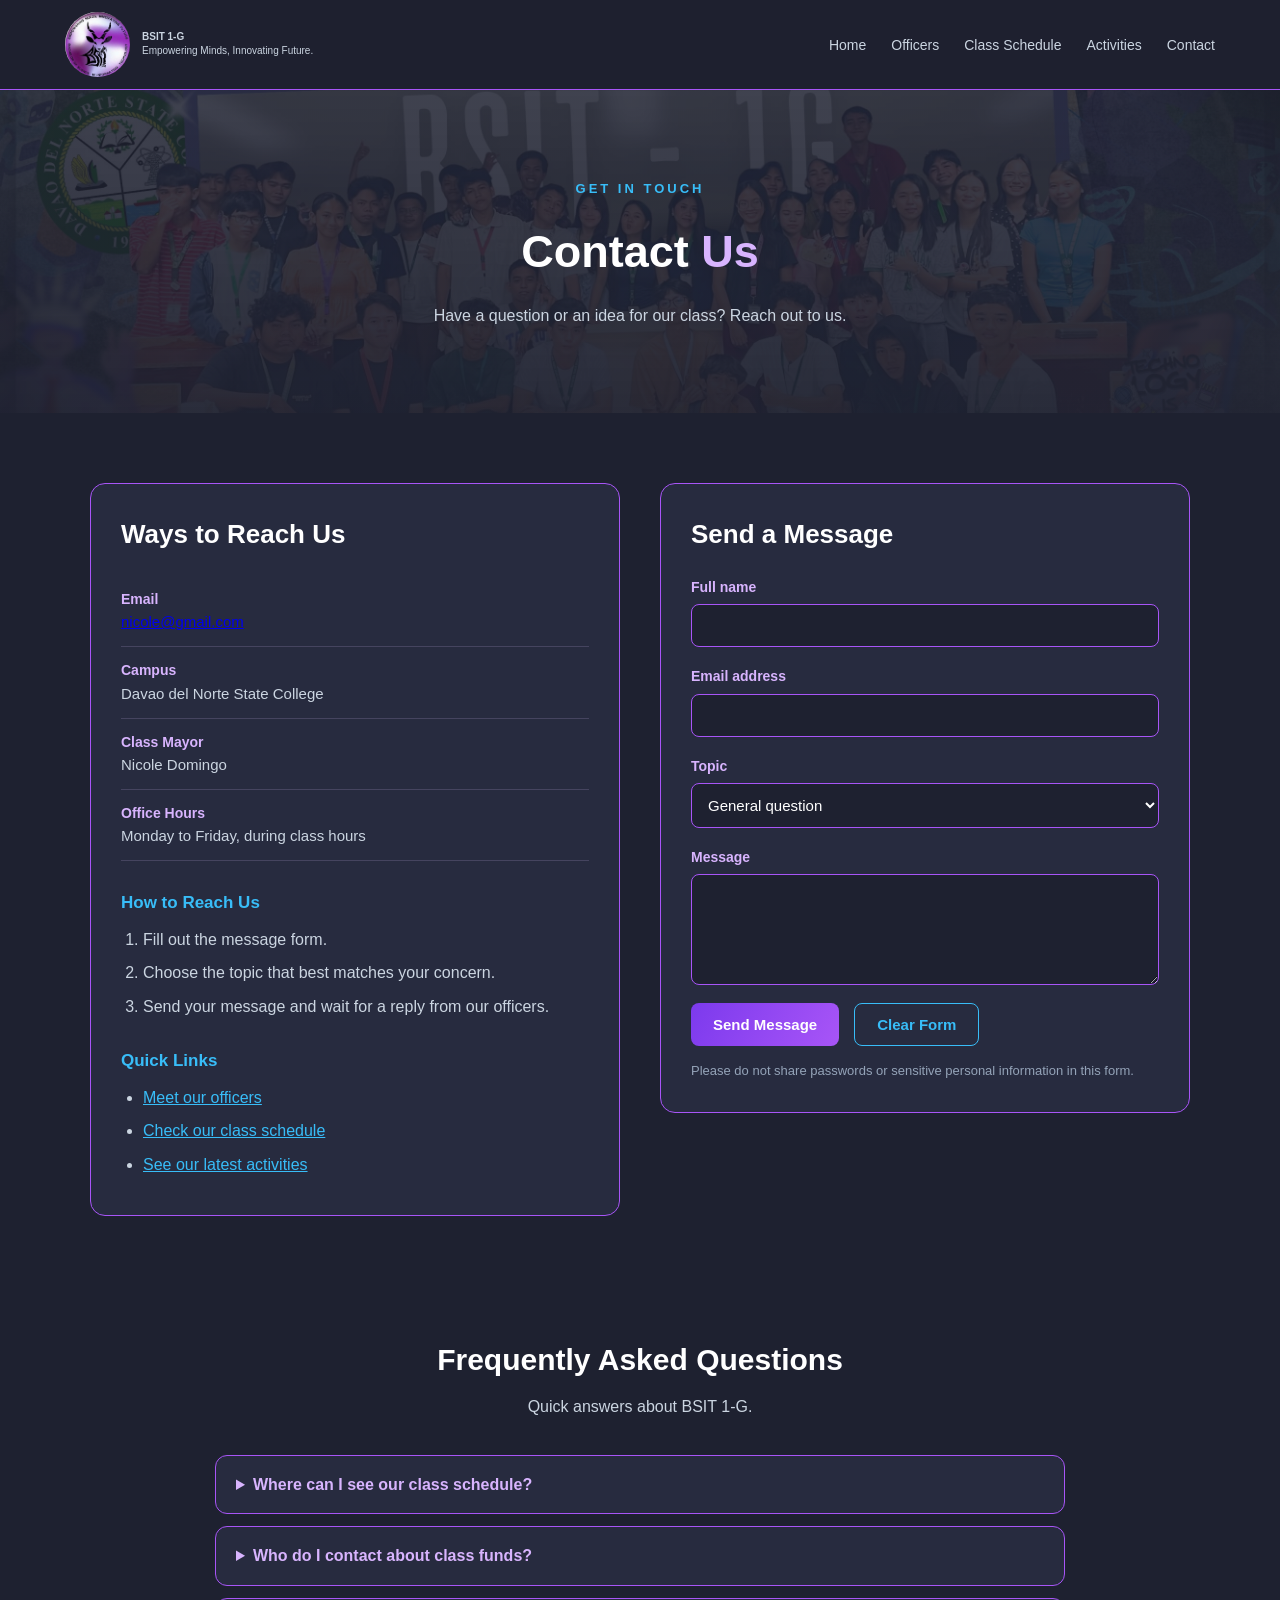
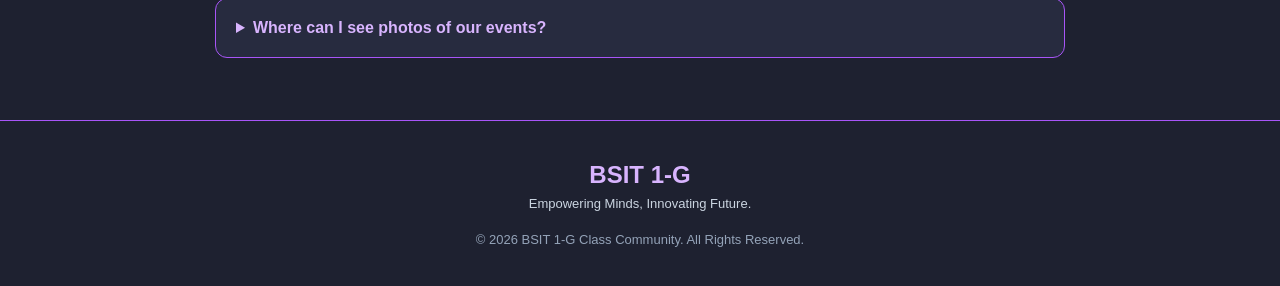
==== contact.html @ d1805a44 "working" ====
<!DOCTYPE html>
<html lang="en">
<head>
    <meta charset="UTF-8">
    <meta name="viewport" content="width=device-width, initial-scale=1.0">
    <meta name="description" content="Contact the BSIT 1-G class community: ways to reach us, a message form, and frequently asked questions.">
    <title>BSIT 1-G | Contact</title>
    <link rel="stylesheet" href="css/style.css">
</head>
<body>

<a href="#main-content" class="skip-link">Skip to main content</a>

<header>
    <nav class="navbar" aria-label="Main navigation">
        <a href="index.html" class="logo">
            <img src="image/logo.jpg" alt="BSIT 1-G logo" width="65" height="65">
            <div>
                <p class="logo-title">BSIT 1-G</p>
                <p class="logo-tagline">Empowering Minds, Innovating Future.</p>
            </div>
        </a>

        <ul class="nav-links">
            <li><a href="index.html">Home</a></li>
            <li><a href="officers.html">Officers</a></li>
            <li><a href="schedule.html">Class Schedule</a></li>
            <li><a href="activities.html">Activities</a></li>
            <li><a href="contact.html">Contact</a></li>
        </ul>
    </nav>
</header>

<main id="main-content">

    <section class="page-hero">
        <span class="small-heading">GET IN TOUCH</span>
        <h1>Contact <span>Us</span></h1>
        <p>Have a question or an idea for our class? Reach out to us.</p>
    </section>

    <section class="contact-section">
        <div class="contact-grid">

            <!-- LEFT: INFO LISTS -->
            <div class="contact-info">
                <h2>Ways to Reach Us</h2>

                <ul class="contact-list">
                    <li>
                        <strong>Email</strong>
                        <span><a href="mailto:vidasjaniel@gmail.com">nicole@gmail.com</a></span>
                    </li>
                    <li>
                        <strong>Campus</strong>
                        <span>Davao del Norte State College</span>
                    </li>
                    <li>
                        <strong>Class Mayor</strong>
                        <span>Nicole Domingo</span>
                    </li>
                    <li>
                        <strong>Office Hours</strong>
                        <span>Monday to Friday, during class hours</span>
                    </li>
                </ul>

                <h3>How to Reach Us</h3>

                <ol class="steps-list">
                    <li>Fill out the message form.</li>
                    <li>Choose the topic that best matches your concern.</li>
                    <li>Send your message and wait for a reply from our officers.</li>
                </ol>

                <h3>Quick Links</h3>

                <ul class="link-list">
                    <li><a href="officers.html">Meet our officers</a></li>
                    <li><a href="schedule.html">Check our class schedule</a></li>
                    <li><a href="activities.html">See our latest activities</a></li>
                </ul>
            </div>

            <!-- RIGHT: FORM -->
            <div class="contact-form-box">
                <h2>Send a Message</h2>

                <form id="contact-form">
                    <div class="form-group">
                        <label for="name">Full name</label>
                        <input type="text" id="name" name="name" autocomplete="name" required>
                    </div>

                    <div class="form-group">
                        <label for="email">Email address</label>
                        <input type="email" id="email" name="email" autocomplete="email" required>
                    </div>

                    <div class="form-group">
                        <label for="topic">Topic</label>
                        <select id="topic" name="topic">
                            <option value="general">General question</option>
                            <option value="schedule">Class schedule</option>
                            <option value="activities">Activities and events</option>
                            <option value="feedback">Feedback</option>
                        </select>
                    </div>

                    <div class="form-group">
                        <label for="message">Message</label>
                        <textarea id="message" name="message" rows="5" required></textarea>
                    </div>

                    <div class="form-buttons">
                        <button type="submit" class="btn-primary btn-button">Send Message</button>
                        <button type="reset" class="btn-secondary btn-button">Clear Form</button>
                    </div>
                </form>

                <p class="privacy-note">
                    Please do not share passwords or sensitive personal information in this form.
                </p>
            </div>
        </div>
    </section>

    <!-- FAQ -->
    <section class="faq-section">
        <h2>Frequently Asked Questions</h2>
        <p class="section-description">Quick answers about BSIT 1-G.</p>

        <div class="faq-list">
            <details>
                <summary>Where can I see our class schedule?</summary>
                <p>Visit the <a href="schedule.html">Class Schedule</a> page for our subjects, times, and rooms.</p>
            </details>

            <details>
                <summary>Who do I contact about class funds?</summary>
                <p>Our Treasurer manages class funds. You can find the name on the <a href="officers.html">Officers</a> page.</p>
            </details>

            <details>
                <summary>Where can I see photos of our events?</summary>
                <p>Our <a href="activities.html">Activities</a> page shows our memorable moments.</p>
            </details>
        </div>
    </section>

</main>

<footer>
    <p class="footer-title">BSIT 1-G</p>
    <p>Empowering Minds, Innovating Future.</p>
    <p class="copyright">© 2026 BSIT 1-G Class Community. All Rights Reserved.</p>
</footer>

</body>
</html>
---- css/style.css ----
/* GENERAL SETTINGS */
            * {
                margin: 0;
                padding: 0;
                box-sizing: border-box;
                scroll-behavior: smooth;
            }

            body {
                font-family: Arial, sans-serif;
                background: #1E2130;
                color: #FFFFFF;
                line-height: 1.6;
            }

            /* NAVIGATION */
            header {
                background: rgba(30, 33, 48, 0.97);
                border-bottom: 1px solid #A855F7;
                position: sticky;
                top: 0;
                z-index: 1000;
            }

            .navbar {
                max-width: 1200px;
                margin: auto;
                padding: 12px 25px;
                display: flex;
                align-items: center;
                justify-content: space-between;
                gap: 20px;
            }

            .logo {
                display: flex;
                align-items: center;
                gap: 12px;
                text-decoration: none;
            }

            .logo img {
                width: 65px;
                height: 65px;
                object-fit: contain;
                border-radius: 50%;
            }

            .logo h1 {
                color: #D8B4FE;
                font-size: 25px;
            }

            .logo p {
                color: #CBD5E1;
                font-size: 10px;
            }

            .nav-links {
                display: flex;
                gap: 25px;
                list-style: none;
            }

            .nav-links a {
                color: #CBD5E1;
                text-decoration: none;
                font-size: 14px;
                transition: 0.3s;
            }

            .nav-links a:hover,
            .nav-links a.active {
                color: #D8B4FE;
                border-bottom: 2px solid #A855F7;
                padding-bottom: 7px;
            }

            /* COMMON TEXT */
            .small-heading {
                color: #38BDF8;
                font-size: 13px;
                font-weight: bold;
                letter-spacing: 3px;
            }

            .section-description {
                color: #CBD5E1;
                margin: 10px 0 35px;
            }

            .hero {
                min-height: 650px;

                background:
                    linear-gradient(rgba(30, 33, 48, .85), rgba(30, 33, 48, .95)),
                    url("../image/BG.jpg");

                background-size: cover;
                background-position: center;
                background-repeat: no-repeat;

                display: flex;
                justify-content: center;
                align-items: center;
                text-align: center;

                padding: 70px 20px;
                color: white;

            }
            .hero-content {
                max-width: 900px;
                padding: 30px 35px;

            }

            .hero h2 {
                font-size: 48px;
                margin: 15px 0;
            }

            .hero h2 span,
            .about-text h2 span,
            .highlights h2 span,
            .page-hero h2 span,
            .officers-hero h2 span,
            .leadership-message h2 span {
                color: #D8B4FE;
            }

            .hero-content p {
                color: #CBD5E1;
                font-size: 17px;
                margin-bottom: 25px;
            }

            /* BUTTONS */
            .hero-buttons {
                display: flex;
                justify-content: center;
                flex-wrap: wrap;
                gap: 15px;
            }

            .btn-primary,
            .btn-secondary {
                padding: 12px 22px;
                border-radius: 8px;
                text-decoration: none;
                font-weight: bold;
                transition: .3s;
            }

            .btn-primary {
                background: linear-gradient(120deg,#7C3AED,#A855F7);
                color: white;
            }

            .btn-secondary {
                color: #38BDF8;
                border: 1px solid #38BDF8;
            }

            .btn-primary:hover,
            .btn-secondary:hover {
                transform: translateY(-4px);
            }

            /* QUICK LINKS */
            .quick-section {
                max-width: 1200px;
                margin: auto;
                padding: 75px 25px;
                text-align: center;
            }

            .quick-section h2 {
                font-size: 32px;
            }


            /* ABOUT SECTION */
            .about-section {
                padding: 75px 25px;
                background: #272B3F;
            }

            .about-content {
                max-width: 1150px;
                margin: auto;
                display: flex;
                align-items: center;
                gap: 45px;
            }

            .about-text,
            .about-image {
                flex: 1;
            }

            .about-text h2 {
                font-size: 35px;
                margin: 15px 0;
            }

            .about-text p {
                color: #CBD5E1;
                margin-bottom: 15px;
            }

            .about-image img {
                width: 100%;
                border-radius: 15px;
                border: 2px solid #A855F7;
            }

            /* GENERAL HIGHLIGHTS */
            .highlights {
                padding: 80px 20px;
                text-align: center;
                background: linear-gradient(120deg,#1E2130,#4A2574);
            }

            .highlights h2 {
                font-size: 32px;
                margin: 15px 0;
            }

            .highlights p {
                color: #CBD5E1;
                max-width: 650px;
                margin: auto;
            }

            /* OFFICERS HERO */
            .officers-hero,
            .page-hero {
                padding: 85px 20px;
                text-align: center;
                background:
                    linear-gradient(rgba(30,33,48,.85),rgba(30,33,48,.95)),
                    url("../image/GROUP_PHOTO.jpg");
                background-size: cover;
                background-position: center;
            }

            .officers-hero h2,
            .page-hero h2 {
                font-size: 45px;
                margin: 15px 0;
            }

            .officers-hero p,
            .page-hero p {
                color: #CBD5E1;
                max-width: 650px;
                margin: auto;
            }

            /* OFFICERS HORIZONTAL FLEX */
            .officers-section {
                padding: 70px 5%;
                max-width: 1300px;
                margin: auto;
            }

            .officers-heading {
                display: flex;
                justify-content: space-between;
                align-items: center;
                gap: 15px;
                margin-bottom: 30px;
            }

            .officers-heading h2 {
                font-size: 29px;
            }

            .officers-heading p {
                color: #CBD5E1;
            }

            .scroll-note {
                color: #38BDF8;
                font-size: 12px;
                letter-spacing: 2px;
                white-space: nowrap;
            }

            /* HORIZONTAL SCROLLING CONTAINER */
            .officers-container {
                display: flex;
                flex-direction: row;
                flex-wrap: nowrap;
                gap: 25px;
                width: 100%;
                overflow-x: auto;
                overflow-y: hidden;
                padding: 20px 10px 30px;
                scroll-snap-type: x proximity;
            }

            /* SCROLLBAR DESIGN */
            .officers-container::-webkit-scrollbar {
                height: 10px;
            }

            .officers-container::-webkit-scrollbar-track {
                background: #272B3F;
                border-radius: 20px;
            }

            .officers-container::-webkit-scrollbar-thumb {
                background: linear-gradient(90deg,#A855F7,#38BDF8);
                border-radius: 20px;
            }

            .officers-container::-webkit-scrollbar-thumb:hover {
                background: #D8B4FE;
            }

            /* OFFICER CARDS */
            .officer-card {
                flex: 0 0 260px;
                width: 260px;
                min-width: 260px;
                min-height: 390px;
                padding: 25px 20px;
                text-align: center;
                background: #272B3F;
                border: 1px solid #A855F7;
                border-radius: 18px;
                scroll-snap-align: start;
                transition: .3s;
            }

            .officer-card:hover {
                transform: translateY(-8px);
                border-color: #38BDF8;
                box-shadow: 0 0 20px rgba(56,189,248,.2);
            }

            /* OFFICER IMAGES */
            .officer-image {
                width: 150px;
                height: 150px;
                margin: 0 auto 20px;
                border-radius: 50%;
                padding: 5px;
                background: linear-gradient(135deg,#A855F7,#38BDF8);
            }

            .officer-image img {
                width: 100%;
                height: 100%;
                object-fit: cover;
                border-radius: 50%;
                border: 3px solid #272B3F;
            }

            .officer-image img.rotate-left {
                transform: rotate(90deg);
            }

            .officer-image img.rotate-right {
                transform: rotate(-90deg);
            }
            .officer-card h3 {
                font-size: 19px;
                margin-bottom: 5px;
            }

            .officer-card span {
                color: #38BDF8;
                font-size: 13px;
                font-weight: bold;
            }

            .officer-card p {
                color: #CBD5E1;
                font-size: 13px;
                margin-top: 15px;
            }

            /* LEADERSHIP MESSAGE */
            .leadership-message {
                text-align: center;
                padding: 75px 20px;
                background: linear-gradient(120deg,#1E2130,#4A2574);
            }

            .leadership-message h2 {
                font-size: 35px;
                margin: 15px 0;
            }

            .leadership-message p {
                color: #CBD5E1;
                max-width: 650px;
                margin: auto;
            }

            /* SCHEDULE */
            .schedule-section,
            .activities-section {
                max-width: 1150px;
                margin: auto;
                padding: 70px 25px;
                text-align: center;
            }

            .schedule-section h2,
            .activities-section h2 {
                font-size: 30px;
            }

            .table-container {
                overflow-x: auto;
                margin-top: 30px;
            }

            table {
                width: 100%;
                border-collapse: collapse;
                background: #272B3F;
            }

            th, td {
                padding: 18px;
                border: 1px solid #45445F;
                text-align: center;
            }

            th {
                background: #4A2574;
                color: white;
            }

            td {
                color: #CBD5E1;
            }

            tbody tr:hover {
                background: #35334F;
            }

            /* ACHIEVEMENTS */
            .activities-container {
                display: flex;
                flex-wrap: wrap;
                justify-content: center;
                gap: 25px;
                margin-top: 35px;
            }

            .activities-card {
                flex: 1 1 250px;
                max-width: 350px;
                padding: 30px;
                background: #272B3F;
                border: 1px solid #A855F7;
                border-radius: 15px;
                transition: .3s;
            }

            .activities-card:hover {
                transform: translateY(-8px);
                border-color: #38BDF8;
            }   

            .activities-card h3 {
                margin-bottom: 10px;
            }

            .activities-card p {
                color: #CBD5E1;
                font-size: 14px;
                margin-bottom: 15px;
            }

            .activities-card span {
                color: #38BDF8;
                font-size: 13px;
            }

            /* FOOTER */
            footer {
                padding: 35px 20px;
                text-align: center;
                background: #1E2130;
                border-top: 1px solid #A855F7;
            }

            footer h3 {
                color: #D8B4FE;
                font-size: 24px;
            }

            footer p {
                color: #CBD5E1;
                font-size: 13px;
            }

            .copyright {
                margin-top: 15px;
                color: #94A3B8;
            }

            /* RESPONSIVE DESIGN */
            @media (max-width: 768px) {
                .navbar {
                    flex-direction: column;
                }

                .nav-links {
                    justify-content: center;
                    flex-wrap: wrap;
                    gap: 15px;
                }

                .hero h2 {
                    font-size: 35px;
                }

                .about-content {
                    flex-direction: column;
                }

                .officers-heading {
                    align-items: flex-start;
                    flex-direction: column;
                }

                .officer-card {
                    flex: 0 0 230px;
                    width: 230px;
                    min-width: 230px;
                }

                .officers-container {
                    gap: 15px;
                }

                .officers-hero h2,
                .page-hero h2 {
                    font-size: 35px;
                }
            }

            @media (max-width: 450px) {
                .logo img {
                    width: 55px;
                    height: 55px;
                }

                .logo h1 {
                    font-size: 22px;
                }

                .nav-links {
                    gap: 12px;
                }

                .nav-links a {
                    font-size: 12px;
                }

                .hero h2 {
                    font-size: 29px;
                }

                .hero-content {
                    padding: 30px 18px;
                }

                .quick-section h2,
                .highlights h2 {
                    font-size: 26px;
                }
            }




            /* SCHEDULE TABLE */
            .schedule-section table {
                width: 100%;
                border-collapse: collapse;
                background: #151d20;
                border: 2px solid #73e0c1;
            }

            .schedule-section th {
                padding: 16px;
                text-align: center;
                background: #245c40;
                color: #ffffff;
                border: 2px solid #73e0c1;
                font-weight: bold;
            }

            .schedule-section td {
                padding: 16px;
                text-align: center;
                color: #ffffff;
                border: 1px solid #526b5e;
                font-size: 15px;
                transition: background 0.2s ease;
            }

            /* Thick line between days (on the cells, not the rows) */
            .schedule-section tbody tr:nth-child(5) td,
            .schedule-section tbody tr:nth-child(6) td,
            .schedule-section tbody tr:nth-child(7) td,
            .schedule-section tbody tr:nth-child(9) td {
                border-bottom: 4px solid #73e0c1;
            }

            /* Row hover */
            .schedule-section tbody tr:hover td {
                background: #356b4b;
            }

            /* ACHIEVEMENT IMAGE BOX */
            .activities-icon {
                width: 180px;
                height: 130px;
                margin: 0 auto 20px;
                padding: 5px;

                border: 2px solid #00F5FF;
                border-radius: 12px;

                background: #17152B;

                box-shadow:
                    0 0 8px #00F5FF,
                    0 0 18px #00F5FF,
                    0 0 30px rgba(138, 43, 226, 0.7);

                overflow: hidden;
                transition: 0.3s ease;
            }

            /* IMAGE DESIGN */
            .activities-icon img {
                width: 100%;
                height: 100%;
                object-fit: cover;
                border-radius: 7px;
            }

            /* HOVER EFFECT */
            .activities-icon:hover {
                border-color: #A020F0;

                box-shadow:
                    0 0 10px #A020F0,
                    0 0 20px #A020F0,
                    0 0 35px #00F5FF;

                transform: scale(1.05);
            }
            /* QUICK ACCESS CONTAINER */
            .quick-container {
                display: grid;
                grid-template-columns: repeat(3, 1fr);
                gap: 25px;
                max-width: 1100px;
                margin: 30px auto;
                align-items: stretch;
            }

            /* QUICK ACCESS CARD */
            .quick-card {
                display: flex;
                flex-direction: column;
                align-items: center;
                text-align: center;

                min-height: 380px;
                padding: 25px 20px;

                background: #171A2E;
                border: 2px solid #00F5FF;
                border-radius: 15px;

                text-decoration: none;
                color: #FFFFFF;

                box-shadow: 0 0 10px rgba(0, 245, 255, 0.25);

                transition: all 0.3s ease;
            }

            .quick-card,
            .quick-card:visited,
            .quick-card:hover,
            .quick-card:active {
                text-decoration: none;
                color: #FFFFFF;
            }

            .quick-card * {
                text-decoration: none;
            }

            /* IMAGE BOX */
            .card-icon {
                width: 100%;
                height: 170px;
                margin-bottom: 20px;

                border: 2px solid #00F5FF;
                border-radius: 12px;
                padding: 5px;

                overflow: hidden;

                box-shadow: 0 0 12px rgba(0, 245, 255, 0.5);
            }

            /* IMAGE */
            .card-icon img {
                width: 100%;
                height: 100%;
                object-fit: cover;
                border-radius: 7px;
            }

            /* CARD TITLE */
            .quick-card h3 {
                color: #00F5FF;
                font-size: 21px;
                margin-bottom: 12px;
            }

            /* CARD PARAGRAPH */
            .quick-card p {
                color: #C5C9D8;
                font-size: 14px;
                line-height: 1.6;
                flex-grow: 1;
            }

            /* CARD LINK */
            .quick-card span {
                display: inline-block;
                margin-top: 18px;
                padding: 9px 20px;

                color: #FFFFFF;
                background: linear-gradient(90deg, #00BFD5, #8A2BE2);
                border-radius: 20px;

                font-size: 13px;
                font-weight: bold;
            }

            /* HOVER EFFECT */
            .quick-card:hover {
                transform: translateY(-8px);
                border-color: #A020F0;

                box-shadow:
                    0 0 12px #00F5FF,
                    0 0 25px rgba(160, 32, 240, 0.7);
            }

            /* RESPONSIVE DESIGN */
            @media (max-width: 768px) {
                .quick-container {
                    grid-template-columns: repeat(2, 1fr);
                }
            }

            @media (max-width: 500px) {
                .quick-container {
                    grid-template-columns: 1fr;
                }
            }

        /* ACCESSIBILITY: skip link + visible keyboard focus */
        .skip-link {
            position: absolute;
            left: -999px;
            top: 10px;
            background: #A855F7;
            color: #FFFFFF;
            padding: 10px 18px;
            border-radius: 8px;
            z-index: 2000;
            text-decoration: none;
            font-weight: bold;
        }

        .skip-link:focus {
            left: 10px;
        }

        a:focus-visible,
        button:focus-visible,
        input:focus-visible,
        select:focus-visible,
        textarea:focus-visible,
        summary:focus-visible,
        .officers-container:focus-visible {
            outline: 3px solid #38BDF8;
            outline-offset: 3px;
        }

        /* LOGO TEXT (replaces h1/p in the logo so each page can have one real h1) */
        .logo-title {
            color: #D8B4FE;
            font-size: 25px;
            font-weight: bold;
            line-height: 1.2;
        }

        .logo-tagline {
            color: #CBD5E1;
            font-size: 12px;
        }

        .footer-title {
            color: #D8B4FE;
            font-size: 24px;
            font-weight: bold;
        }

        /* h1 in page heroes should look like the old h2 */
        .page-hero h1 {
            font-size: 45px;
            margin: 15px 0;
        }

        .page-hero h1 span {
            color: #D8B4FE;
        }

        /* REAL BUTTONS (button elements share the link-button look) */
        .btn-button {
            display: inline-block;
            font-family: inherit;
            font-size: 15px;
            cursor: pointer;
            background-color: transparent;
        }

        .btn-primary.btn-button {
            border: none;
            background: linear-gradient(120deg, #7C3AED, #A855F7);
        }

        /* CONTACT LAYOUT */
        .contact-section {
            max-width: 1150px;
            margin: auto;
            padding: 70px 25px;
        }

        .contact-grid {
            display: flex;
            gap: 40px;
            align-items: flex-start;
        }

        .contact-info,
        .contact-form-box {
            flex: 1;
            background: #272B3F;
            border: 1px solid #A855F7;
            border-radius: 15px;
            padding: 30px;
        }

        .contact-info h2,
        .contact-form-box h2 {
            font-size: 26px;
            margin-bottom: 20px;
        }

        .contact-info h3 {
            color: #38BDF8;
            font-size: 17px;
            margin: 28px 0 10px;
        }

        /* LISTS */
        .contact-list {
            list-style: none;
            margin-bottom: 20px;
        }

        .contact-list li {
            padding: 12px 0;
            border-bottom: 1px solid #45445F;
            display: flex;
            flex-direction: column;
        }

        .contact-list strong {
            color: #D8B4FE;
            font-size: 14px;
        }

        .contact-list span {
            color: #CBD5E1;
            font-size: 15px;
        }

        .steps-list,
        .link-list {
            color: #CBD5E1;
            padding-left: 22px;
        }

        .steps-list li,
        .link-list li {
            margin-bottom: 8px;
        }

        .link-list a,
        .faq-list a {
            color: #38BDF8;
        }
        /* FORM */
        .form-group {
            display: flex;
            flex-direction: column;
            margin-bottom: 18px;
        }

        .form-group label {
            color: #D8B4FE;
            font-size: 14px;
            font-weight: bold;
            margin-bottom: 6px;
        }

        .form-group input,
        .form-group select,
        .form-group textarea {
            background: #1E2130;
            color: #FFFFFF;
            border: 1px solid #A855F7;
            border-radius: 8px;
            padding: 12px;
            font-family: inherit;
            font-size: 15px;
        }

        .form-group textarea {
            resize: vertical;
        }

        .error-msg {
            color: #FCA5A5;
            font-size: 13px;
            margin-top: 5px;
            min-height: 18px;
        }

        .form-buttons {
            display: flex;
            flex-wrap: wrap;
            gap: 15px;
            margin-top: 10px;
        }

        .form-status {
            margin-top: 15px;
            color: #86EFAC;
            font-size: 14px;
            min-height: 22px;
        }

        .privacy-note {
            margin-top: 15px;
            color: #94A3B8;
            font-size: 13px;
        }

        /* FAQ (details/summary: keyboard accessible by default) */
        .faq-section {
            max-width: 900px;
            margin: auto;
            padding: 50px 25px;
            text-align: center;
        }

        .faq-section h2 {
            font-size: 30px;
        }

        .faq-list {
            text-align: left;
        }

        .faq-list details {
            background: #272B3F;
            border: 1px solid #A855F7;
            border-radius: 12px;
            padding: 16px 20px;
            margin-bottom: 12px;
        }

        .faq-list summary {
            cursor: pointer;
            font-weight: bold;
            color: #D8B4FE;
        }

        .faq-list details p {
            color: #CBD5E1;
            margin-top: 10px;
        
        } 
        .email-link {
           color: #22C55E;
           text-decoration: none;
        }

        .email-link:hover {
    color: #86EFAC;
    text-decoration: underline;
        }

        /* RESPONSIVE */
        @media (max-width: 768px) {
            .contact-grid {
                flex-direction: column;
            }

            .contact-info,
            .contact-form-box {
                width: 100%;
            }

            .page-hero h1 {
                font-size: 35px;
            }
        }
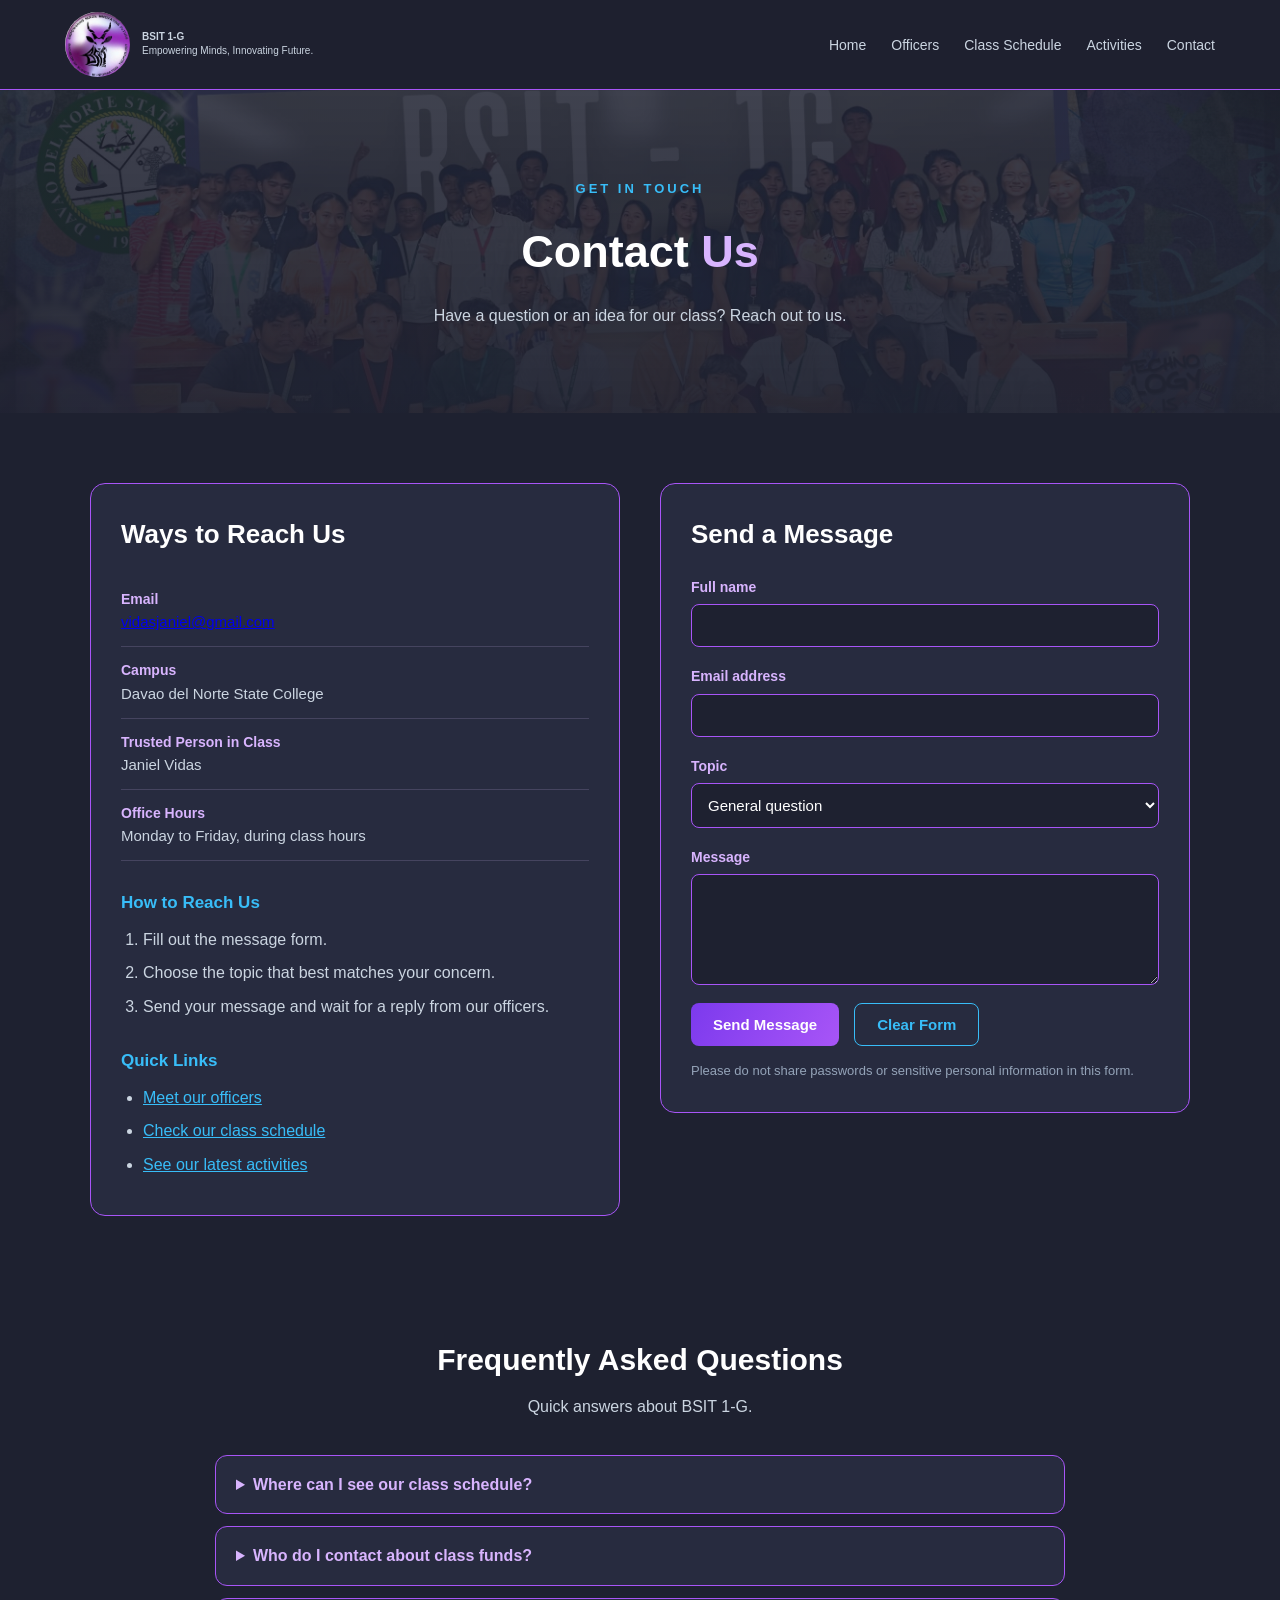
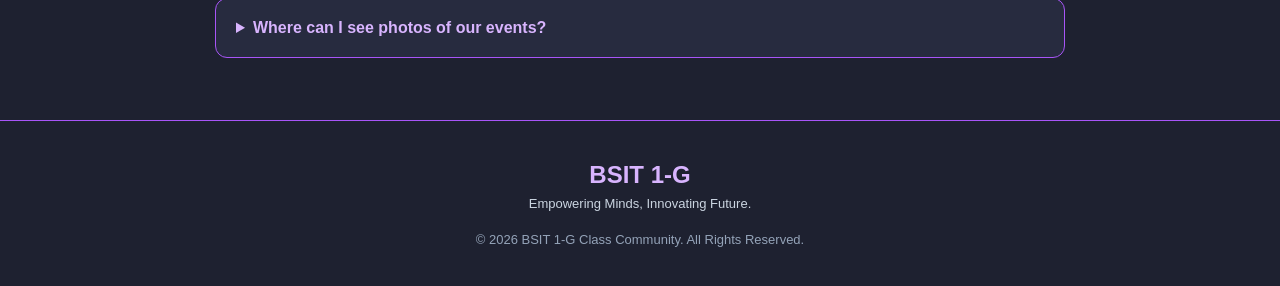
==== commit 1c268f47: "Update contact information and titles in contact.html" ====
--- a/contact.html
+++ b/contact.html
@@ -42,22 +42,21 @@
     <section class="contact-section">
         <div class="contact-grid">
 
-            <!-- LEFT: INFO LISTS -->
             <div class="contact-info">
                 <h2>Ways to Reach Us</h2>
 
                 <ul class="contact-list">
                     <li>
                         <strong>Email</strong>
-                        <span><a href="mailto:vidasjaniel@gmail.com">nicole@gmail.com</a></span>
+                        <span><a href="mailto:vidasjaniel@gmail.com">vidasjaniel@gmail.com</a></span>
                     </li>
                     <li>
                         <strong>Campus</strong>
                         <span>Davao del Norte State College</span>
                     </li>
                     <li>
-                        <strong>Class Mayor</strong>
-                        <span>Nicole Domingo</span>
+                        <strong>Trusted Person in Class</strong>
+                        <span>Janiel Vidas</span>
                     </li>
                     <li>
                         <strong>Office Hours</strong>
@@ -82,7 +81,6 @@
                 </ul>
             </div>
 
-            <!-- RIGHT: FORM -->
             <div class="contact-form-box">
                 <h2>Send a Message</h2>
 
@@ -125,7 +123,6 @@
         </div>
     </section>
 
-    <!-- FAQ -->
     <section class="faq-section">
         <h2>Frequently Asked Questions</h2>
         <p class="section-description">Quick answers about BSIT 1-G.</p>
--- a/css/style.css
+++ b/css/style.css
@@ -1,5 +1,4 @@
 
-            /* GENERAL SETTINGS */
             * {
                 margin: 0;
                 padding: 0;
@@ -14,7 +13,6 @@
                 line-height: 1.6;
             }
 
-            /* NAVIGATION */
             header {
                 background: rgba(30, 33, 48, 0.97);
                 border-bottom: 1px solid #A855F7;
@@ -77,7 +75,6 @@
                 padding-bottom: 7px;
             }
 
-            /* COMMON TEXT */
             .small-heading {
                 color: #38BDF8;
                 font-size: 13px;
@@ -136,7 +133,6 @@
                 margin-bottom: 25px;
             }
 
-            /* BUTTONS */
             .hero-buttons {
                 display: flex;
                 justify-content: center;
@@ -168,7 +164,6 @@
                 transform: translateY(-4px);
             }
 
-            /* QUICK LINKS */
             .quick-section {
                 max-width: 1200px;
                 margin: auto;
@@ -180,8 +175,6 @@
                 font-size: 32px;
             }
 
-
-            /* ABOUT SECTION */
             .about-section {
                 padding: 75px 25px;
                 background: #272B3F;
@@ -216,7 +209,6 @@
                 border: 2px solid #A855F7;
             }
 
-            /* GENERAL HIGHLIGHTS */
             .highlights {
                 padding: 80px 20px;
                 text-align: center;
@@ -234,7 +226,6 @@
                 margin: auto;
             }
 
-            /* OFFICERS HERO */
             .officers-hero,
             .page-hero {
                 padding: 85px 20px;
@@ -259,7 +250,6 @@
                 margin: auto;
             }
 
-            /* OFFICERS HORIZONTAL FLEX */
             .officers-section {
                 padding: 70px 5%;
                 max-width: 1300px;
@@ -289,7 +279,6 @@
                 white-space: nowrap;
             }
 
-            /* HORIZONTAL SCROLLING CONTAINER */
             .officers-container {
                 display: flex;
                 flex-direction: row;
@@ -302,7 +291,6 @@
                 scroll-snap-type: x proximity;
             }
 
-            /* SCROLLBAR DESIGN */
             .officers-container::-webkit-scrollbar {
                 height: 10px;
             }
@@ -321,7 +309,6 @@
                 background: #D8B4FE;
             }
 
-            /* OFFICER CARDS */
             .officer-card {
                 flex: 0 0 260px;
                 width: 260px;
@@ -342,7 +329,6 @@
                 box-shadow: 0 0 20px rgba(56,189,248,.2);
             }
 
-            /* OFFICER IMAGES */
             .officer-image {
                 width: 150px;
                 height: 150px;
@@ -384,7 +370,6 @@
                 margin-top: 15px;
             }
 
-            /* LEADERSHIP MESSAGE */
             .leadership-message {
                 text-align: center;
                 padding: 75px 20px;
@@ -402,7 +387,6 @@
                 margin: auto;
             }
 
-            /* SCHEDULE */
             .schedule-section,
             .activities-section {
                 max-width: 1150px;
@@ -446,7 +430,6 @@
                 background: #35334F;
             }
 
-            /* ACHIEVEMENTS */
             .activities-container {
                 display: flex;
                 flex-wrap: wrap;
@@ -485,7 +468,6 @@
                 font-size: 13px;
             }
 
-            /* FOOTER */
             footer {
                 padding: 35px 20px;
                 text-align: center;
@@ -508,7 +490,6 @@
                 color: #94A3B8;
             }
 
-            /* RESPONSIVE DESIGN */
             @media (max-width: 768px) {
                 .navbar {
                     flex-direction: column;
@@ -581,10 +562,6 @@
                 }
             }
 
-
-
-
-            /* SCHEDULE TABLE */
             .schedule-section table {
                 width: 100%;
                 border-collapse: collapse;
@@ -610,7 +587,6 @@
                 transition: background 0.2s ease;
             }
 
-            /* Thick line between days (on the cells, not the rows) */
             .schedule-section tbody tr:nth-child(5) td,
             .schedule-section tbody tr:nth-child(6) td,
             .schedule-section tbody tr:nth-child(7) td,
@@ -618,12 +594,10 @@
                 border-bottom: 4px solid #73e0c1;
             }
 
-            /* Row hover */
             .schedule-section tbody tr:hover td {
                 background: #356b4b;
             }
 
-            /* ACHIEVEMENT IMAGE BOX */
             .activities-icon {
                 width: 180px;
                 height: 130px;
@@ -644,7 +618,6 @@
                 transition: 0.3s ease;
             }
 
-            /* IMAGE DESIGN */
             .activities-icon img {
                 width: 100%;
                 height: 100%;
@@ -652,7 +625,6 @@
                 border-radius: 7px;
             }
 
-            /* HOVER EFFECT */
             .activities-icon:hover {
                 border-color: #A020F0;
 
@@ -663,7 +635,7 @@
 
                 transform: scale(1.05);
             }
-            /* QUICK ACCESS CONTAINER */
+
             .quick-container {
                 display: grid;
                 grid-template-columns: repeat(3, 1fr);
@@ -673,7 +645,6 @@
                 align-items: stretch;
             }
 
-            /* QUICK ACCESS CARD */
             .quick-card {
                 display: flex;
                 flex-direction: column;
@@ -707,7 +678,6 @@
                 text-decoration: none;
             }
 
-            /* IMAGE BOX */
             .card-icon {
                 width: 100%;
                 height: 170px;
@@ -722,7 +692,6 @@
                 box-shadow: 0 0 12px rgba(0, 245, 255, 0.5);
             }
 
-            /* IMAGE */
             .card-icon img {
                 width: 100%;
                 height: 100%;
@@ -730,14 +699,12 @@
                 border-radius: 7px;
             }
 
-            /* CARD TITLE */
             .quick-card h3 {
                 color: #00F5FF;
                 font-size: 21px;
                 margin-bottom: 12px;
             }
 
-            /* CARD PARAGRAPH */
             .quick-card p {
                 color: #C5C9D8;
                 font-size: 14px;
@@ -745,7 +712,6 @@
                 flex-grow: 1;
             }
 
-            /* CARD LINK */
             .quick-card span {
                 display: inline-block;
                 margin-top: 18px;
@@ -759,7 +725,6 @@
                 font-weight: bold;
             }
 
-            /* HOVER EFFECT */
             .quick-card:hover {
                 transform: translateY(-8px);
                 border-color: #A020F0;
@@ -769,7 +734,6 @@
                     0 0 25px rgba(160, 32, 240, 0.7);
             }
 
-            /* RESPONSIVE DESIGN */
             @media (max-width: 768px) {
                 .quick-container {
                     grid-template-columns: repeat(2, 1fr);
@@ -782,7 +746,6 @@
                 }
             }
 
-        /* ACCESSIBILITY: skip link + visible keyboard focus */
         .skip-link {
             position: absolute;
             left: -999px;
@@ -811,7 +774,6 @@
             outline-offset: 3px;
         }
 
-        /* LOGO TEXT (replaces h1/p in the logo so each page can have one real h1) */
         .logo-title {
             color: #D8B4FE;
             font-size: 25px;
@@ -830,7 +792,6 @@
             font-weight: bold;
         }
 
-        /* h1 in page heroes should look like the old h2 */
         .page-hero h1 {
             font-size: 45px;
             margin: 15px 0;
@@ -840,7 +801,6 @@
             color: #D8B4FE;
         }
 
-        /* REAL BUTTONS (button elements share the link-button look) */
         .btn-button {
             display: inline-block;
             font-family: inherit;
@@ -854,7 +814,6 @@
             background: linear-gradient(120deg, #7C3AED, #A855F7);
         }
 
-        /* CONTACT LAYOUT */
         .contact-section {
             max-width: 1150px;
             margin: auto;
@@ -888,7 +847,6 @@
             margin: 28px 0 10px;
         }
 
-        /* LISTS */
         .contact-list {
             list-style: none;
             margin-bottom: 20px;
@@ -926,7 +884,7 @@
         .faq-list a {
             color: #38BDF8;
         }
-        /* FORM */
+
         .form-group {
             display: flex;
             flex-direction: column;
@@ -983,7 +941,6 @@
             font-size: 13px;
         }
 
-        /* FAQ (details/summary: keyboard accessible by default) */
         .faq-section {
             max-width: 900px;
             margin: auto;
@@ -1028,7 +985,6 @@
     text-decoration: underline;
         }
 
-        /* RESPONSIVE */
         @media (max-width: 768px) {
             .contact-grid {
                 flex-direction: column;
@@ -1042,4 +998,4 @@
             .page-hero h1 {
                 font-size: 35px;
             }
-        }+        }
